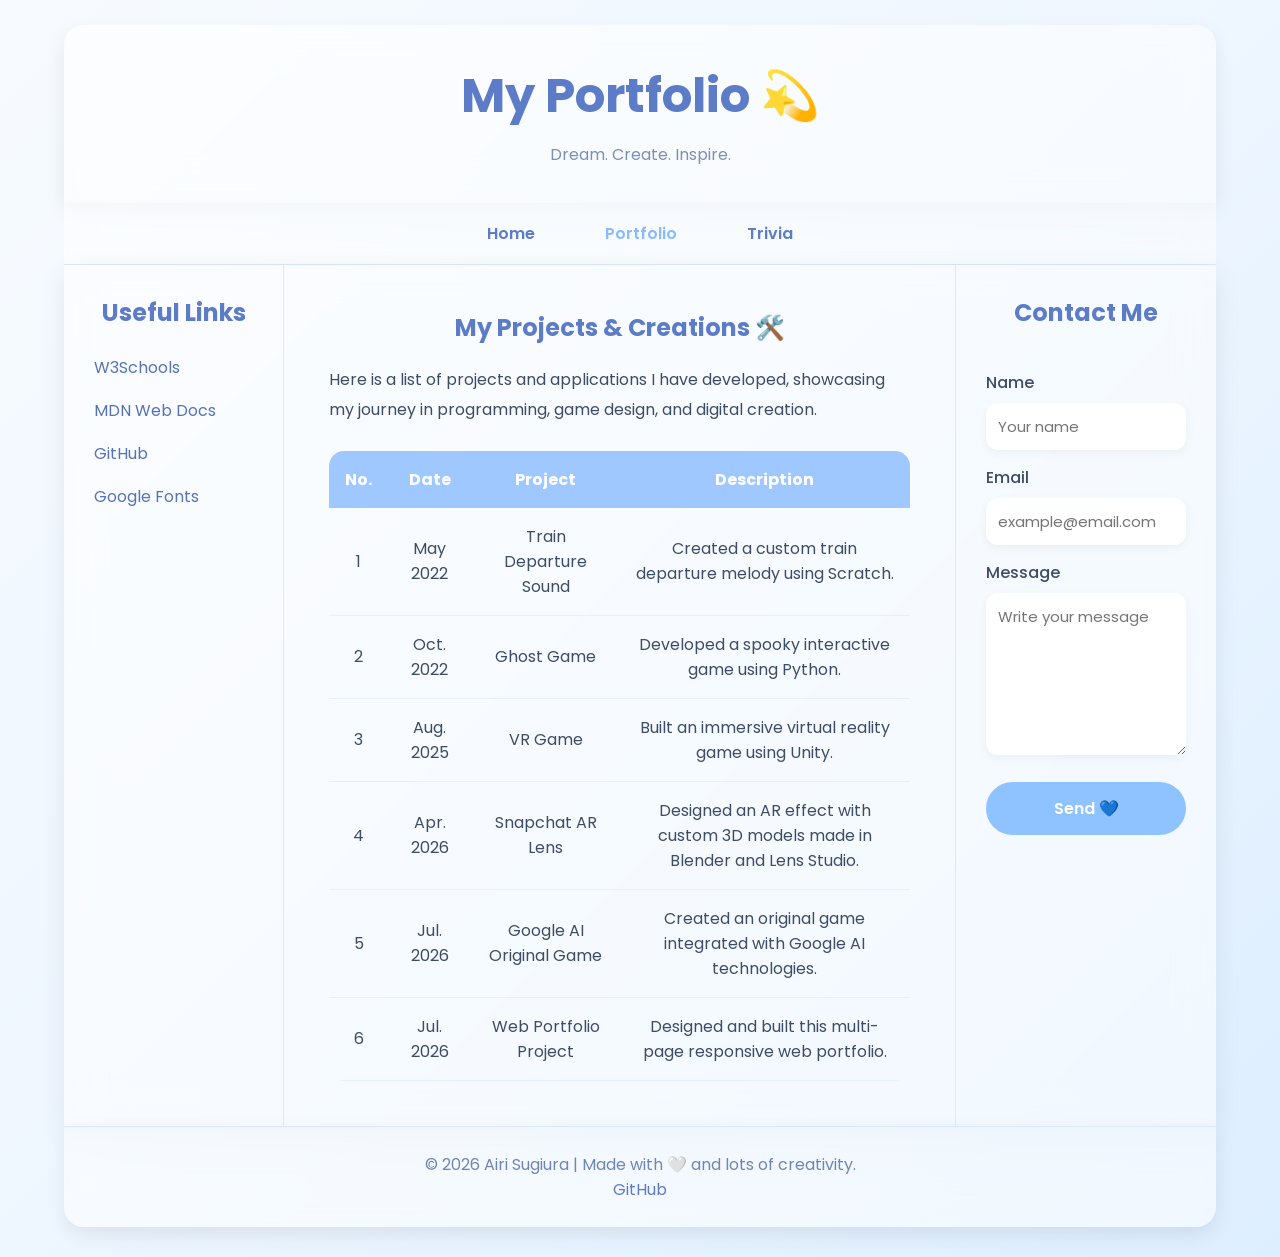
==== portfolio.html @ a2e5bcc1 "Add files via upload" ====
<!-- =================================================================
     portfolio.html (Portfolio)
     ================================================================= -->
<!DOCTYPE html>
<html lang="en">
<head>
    <meta charset="UTF-8">
    <meta name="viewport" content="width=device-width, initial-scale=1.0">
    <title>My Portfolio 💫 - Portfolio</title>
    <link rel="stylesheet" href="style.css">
    <script src="script.js" defer></script>
</head>
<body>

    <header>
        <h1>My Portfolio 💫</h1>
        <p>Dream. Create. Inspire.</p>
    </header>

    <nav>
        <ul>
            <li><a href="index.html">Home</a></li>
            <li><a href="portfolio.html" class="active">Portfolio</a></li>
            <li><a href="trivia.html">Trivia</a></li>
        </ul>
    </nav>

    <div class="layout">
        <aside class="left-sidebar">
            <h2>Useful Links</h2>
            <ul>
                <li><a href="https://www.w3schools.com" target="_blank" rel="noopener noreferrer">W3Schools</a></li>
                <li><a href="https://developer.mozilla.org" target="_blank" rel="noopener noreferrer">MDN Web Docs</a></li>
                <li><a href="https://github.com" target="_blank" rel="noopener noreferrer">GitHub</a></li>
                <li><a href="https://fonts.google.com" target="_blank" rel="noopener noreferrer">Google Fonts</a></li>
            </ul>
        </aside>

        <main class="main-content">
            <h2>My Projects & Creations 🛠️</h2>
            <p>
                Here is a list of projects and applications I have developed, showcasing my journey in programming, game design, and digital creation.
            </p>

            <table>
                <thead>
                    <tr>
                        <th>No.</th>
                        <th>Date</th>
                        <th>Project</th>
                        <th>Description</th>
                    </tr>
                </thead>
                <tbody>
                    <tr>
                        <td>1</td>
                        <td>May 2022</td>
                        <td>Train Departure Sound</td>
                        <td>Created a custom train departure melody using Scratch.</td>
                    </tr>
                    <tr>
                        <td>2</td>
                        <td>Oct. 2022</td>
                        <td>Ghost Game</td>
                        <td>Developed a spooky interactive game using Python.</td>
                    </tr>
                    <tr>
                        <td>3</td>
                        <td>Aug. 2025</td>
                        <td>VR Game</td>
                        <td>Built an immersive virtual reality game using Unity.</td>
                    </tr>
                    <tr>
                        <td>4</td>
                        <td>Apr. 2026</td>
                        <td>Snapchat AR Lens</td>
                        <td>Designed an AR effect with custom 3D models made in Blender and Lens Studio.</td>
                    </tr>
                    <tr>
                        <td>5</td>
                        <td>Jul. 2026</td>
                        <td>Google AI Original Game</td>
                        <td>Created an original game integrated with Google AI technologies.</td>
                    </tr>
                    <tr>
                        <td>6</td>
                        <td>Jul. 2026</td>
                        <td>Web Portfolio Project</td>
                        <td>Designed and built this multi-page responsive web portfolio.</td>
                    </tr>
                </tbody>
            </table>
        </main>

        <aside class="right-sidebar">
            <h2>Contact Me</h2>
            <form id="contactForm">
                <label for="name">Name</label>
                <input type="text" id="name" placeholder="Your name" required>

                <label for="email">Email</label>
                <input type="email" id="email" placeholder="example@email.com" required>

                <label for="message">Message</label>
                <textarea id="message" rows="6" placeholder="Write your message" required></textarea>

                <button type="submit">Send 💙</button>
            </form>
        </aside>
    </div>

    <footer>
        <p>© 2026 Airi Sugiura | Made with 🤍 and lots of creativity.</p>
        <p><a href="https://github.com/" target="_blank" rel="noopener noreferrer">GitHub</a></p>
    </footer>

</body>
</html>
---- style.css ----
@import url('https://fonts.googleapis.com/css2?family=Poppins:wght@300;400;500;600;700&display=swap');

*{
    margin:0;
    padding:0;
    box-sizing:border-box;
    font-family:'Poppins',sans-serif;
}

body{
    background:linear-gradient(135deg,#f7fbff,#eef6ff,#ddeeff);
    color:#3d4c67;
}



header{

    width:90%;
    margin:25px auto 0;

    text-align:center;

    padding:35px;

    background:rgba(255,255,255,.55);

    backdrop-filter:blur(18px);

    border-radius:20px 20px 0 0;

    box-shadow:0 8px 20px rgba(0,0,0,.08);

}

header h1{

    color:#5d7cc8;

    font-size:48px;

    margin-bottom:10px;

}

header p{

    color:#7c8fb5;

}



nav{

    width:90%;
    margin:0 auto;

    background:rgba(255,255,255,.55);

    backdrop-filter:blur(18px);

    border-top:1px solid rgba(255,255,255,.3);

    border-bottom:1px solid #dce8ff;

}

nav ul{

    display:flex;

    justify-content:center;

    list-style:none;

}

nav li{

    padding:18px 35px;

}

nav a{

    color:#5d7cc8;

    text-decoration:none;

    font-weight:600;

    transition:.3s;

}

nav a:hover,
nav a.active{

    color:#8abaff;

}



.layout{

    width:90%;

    margin:0 auto;

    display:grid;

    grid-template-columns:

        220px
        1fr
        260px;

    align-items:stretch;

    background:rgba(255,255,255,.55);

    backdrop-filter:blur(18px);

    box-shadow:0 8px 25px rgba(0,0,0,.08);

    border-radius:0;

    min-height:700px;

}



.left-sidebar{

    padding:30px;

    border-right:1px solid #dce8ff;

    display:flex;

    flex-direction:column;

}

.left-sidebar h2{

    color:#5d7cc8;

    margin-bottom:25px;

    text-align:center;

}

.left-sidebar ul{

    list-style:none;

}

.left-sidebar li{

    margin-bottom:18px;

}

.left-sidebar a{

    text-decoration:none;

    color:#5673b6;

    transition:.3s;

}

.left-sidebar a:hover{

    color:#89b8ff;

    padding-left:8px;

}



.main-content{

    padding:45px;

    border-right:1px solid #dce8ff;

}

.main-content h2{

    color:#5d7cc8;

    text-align:center;

    margin-bottom:20px;

}

.main-content p{

    line-height:1.9;

    margin-bottom:18px;

}


.hero{

    text-align:center;

    padding-bottom:40px;

    margin-bottom:40px;

    border-bottom:1px solid #e7efff;

}

.hero img{

    width:220px;

    height:220px;

    border-radius:50%;

    object-fit:cover;

    object-position:50% 75%;

    box-shadow:0 8px 20px rgba(0,0,0,.12);

    transition:.3s;

}

.hero img:hover{

    transform:scale(1.05);

}

.hero h2{

    margin-top:25px;

}

.hero h3{

    color:#5d7cc8;

    margin-top:10px;

}

.student{

    color:#89b8ff;

    font-size:18px;

    font-weight:600;

    margin-top:8px;

}



.main-content section{

    margin-bottom:45px;

    padding-bottom:35px;

    border-bottom:1px solid #e7efff;

}

.main-content section:last-child{

    border-bottom:none;

}



.cards{

    display:grid;

    grid-template-columns:repeat(2,1fr);

    gap:20px;

    margin-top:25px;

}

.card{

    background:#ffffff;

    border-radius:18px;

    padding:25px;

    text-align:center;

    box-shadow:0 4px 12px rgba(0,0,0,.05);

    transition:.3s;

}

.card:hover{

    transform:translateY(-6px);

    box-shadow:0 10px 22px rgba(0,0,0,.08);

}

.emoji{

    font-size:42px;

    margin-bottom:15px;

}

.card h3{

    color:#5d7cc8;

    margin-bottom:10px;

}

.card p{

    line-height:1.7;

    margin:0;

}



table{

    width:100%;

    border-collapse:collapse;

    margin-top:25px;

    overflow:hidden;

    border-radius:15px;

}

th{

    background:#9ec8ff;

    color:white;

    padding:16px;

}

td{

    padding:16px;

    text-align:center;

    border-bottom:1px solid #e6efff;

}

tbody tr:hover{

    background:#f5f9ff;

}



.quiz{

    text-align:center;

}

.quiz label{

    font-weight:600;

    color:#5d7cc8;

}

.quiz input{

    width:230px;

    margin:18px auto;

    display:block;

}

#result{

    margin-top:25px;

    padding:18px;

    border-radius:15px;

    background:white;

    box-shadow:0 5px 12px rgba(0,0,0,.05);

}


.right-sidebar{

    padding:30px;

    display:flex;

    flex-direction:column;

}

.right-sidebar h2{

    text-align:center;

    color:#5d7cc8;

    margin-bottom:25px;

}

label{

    display:block;

    margin-top:15px;

    margin-bottom:8px;

    font-weight:500;

}

input,
textarea{

    width:100%;

    padding:12px;

    border:none;

    border-radius:12px;

    background:white;

    outline:none;

    font-size:15px;

    box-shadow:0 3px 10px rgba(0,0,0,.05);

    transition:.3s;

}

input:focus,
textarea:focus{

    box-shadow:0 0 0 3px rgba(142,195,255,.35);

}

textarea{

    resize:vertical;

    min-height:120px;

}



button{

    width:100%;

    margin-top:20px;

    padding:14px;

    border:none;

    border-radius:30px;

    background:#8ec3ff;

    color:white;

    font-size:16px;

    font-weight:600;

    cursor:pointer;

    transition:.3s;

}

button:hover{

    background:#74b0ff;

    transform:translateY(-3px);

}



footer{

    width:90%;

    margin:0 auto 30px;

    padding:25px;

    text-align:center;

    background:rgba(255,255,255,.55);

    backdrop-filter:blur(18px);

    border-top:1px solid #dce8ff;

    border-radius:0 0 20px 20px;

    color:#6f85b5;

    box-shadow:0 8px 20px rgba(0,0,0,.08);

}

footer a{

    color:#5d7cc8;

    text-decoration:none;

}

footer a:hover{

    text-decoration:underline;

}



@media(max-width:900px){

    .layout{

        grid-template-columns:1fr;

    }

    .left-sidebar{

        border-right:none;

        border-bottom:1px solid #dce8ff;

    }

    .main-content{

        border-right:none;

    }

    .right-sidebar{

        border-top:1px solid #dce8ff;

    }

    .cards{

        grid-template-columns:1fr;

    }

    nav ul{

        flex-direction:column;

    }

    nav li{

        text-align:center;

    }

    .hero img{

        width:170px;

        height:170px;

    }

}
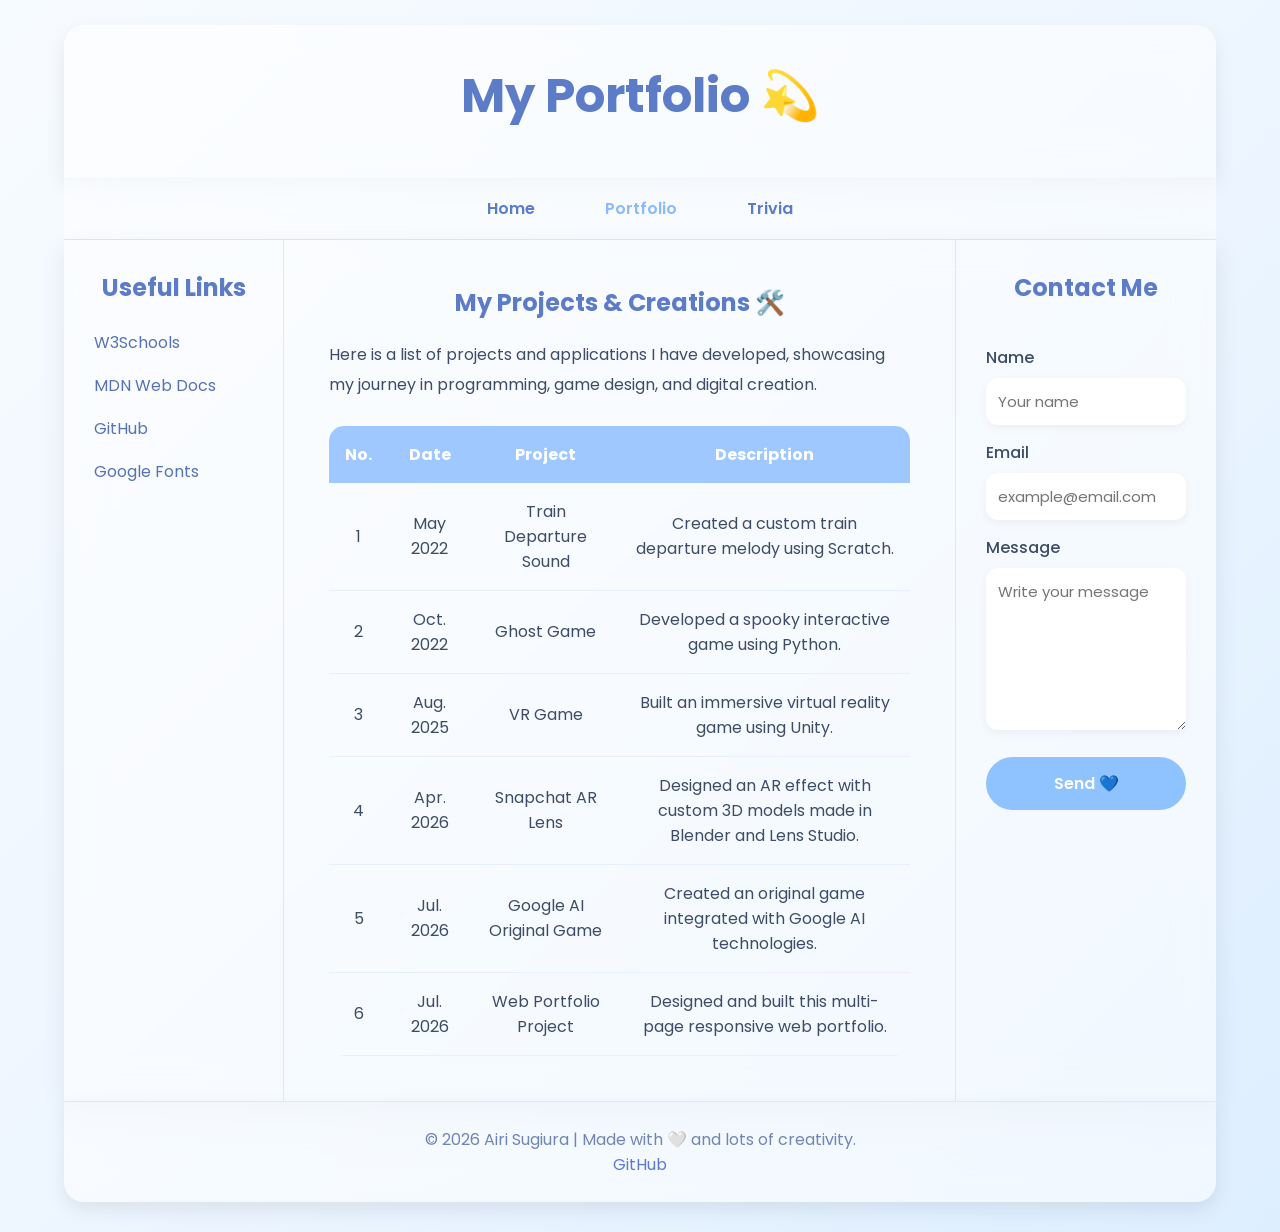
==== commit dbbbf23b: "Add files via upload" ====
--- a/portfolio.html
+++ b/portfolio.html
@@ -1,6 +1,3 @@
-<!-- =================================================================
-     portfolio.html (Portfolio)
-     ================================================================= -->
 <!DOCTYPE html>
 <html lang="en">
 <head>
@@ -14,7 +11,6 @@
 
     <header>
         <h1>My Portfolio 💫</h1>
-        <p>Dream. Create. Inspire.</p>
     </header>
 
     <nav>
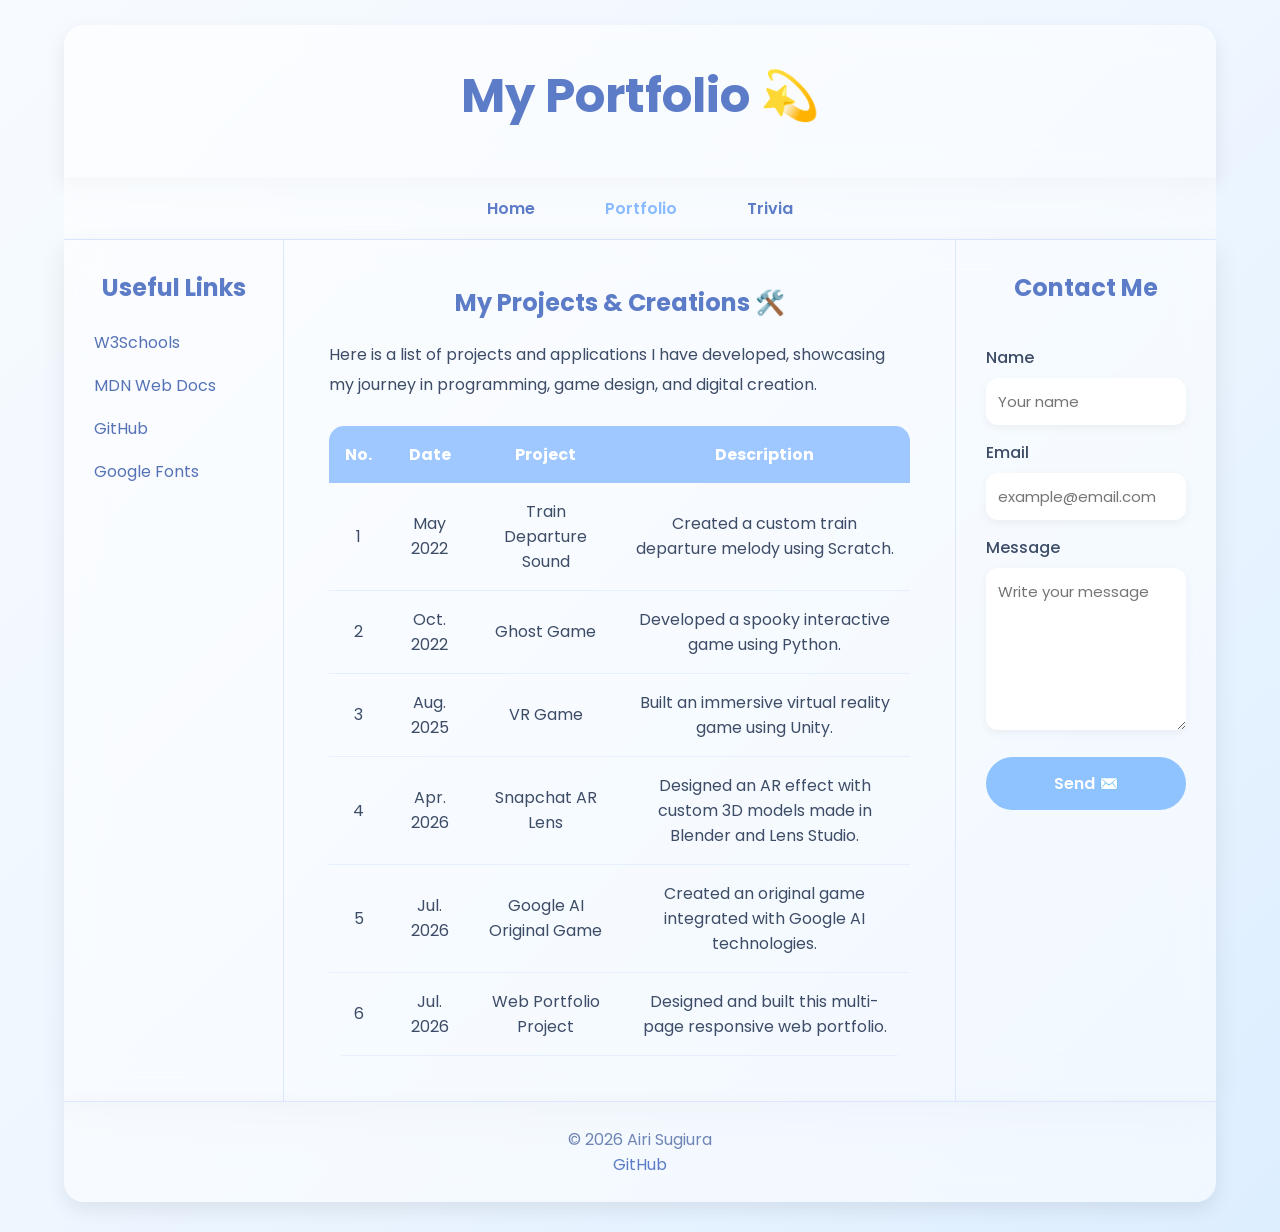
==== commit 4f87b7f9: "Add files via upload" ====
--- a/portfolio.html
+++ b/portfolio.html
@@ -100,13 +100,13 @@
                 <label for="message">Message</label>
                 <textarea id="message" rows="6" placeholder="Write your message" required></textarea>
 
-                <button type="submit">Send 💙</button>
+                <button type="submit">Send ✉️</button>
             </form>
         </aside>
     </div>
 
     <footer>
-        <p>© 2026 Airi Sugiura | Made with 🤍 and lots of creativity.</p>
+        <p>© 2026 Airi Sugiura</p>
         <p><a href="https://github.com/" target="_blank" rel="noopener noreferrer">GitHub</a></p>
     </footer>
 
